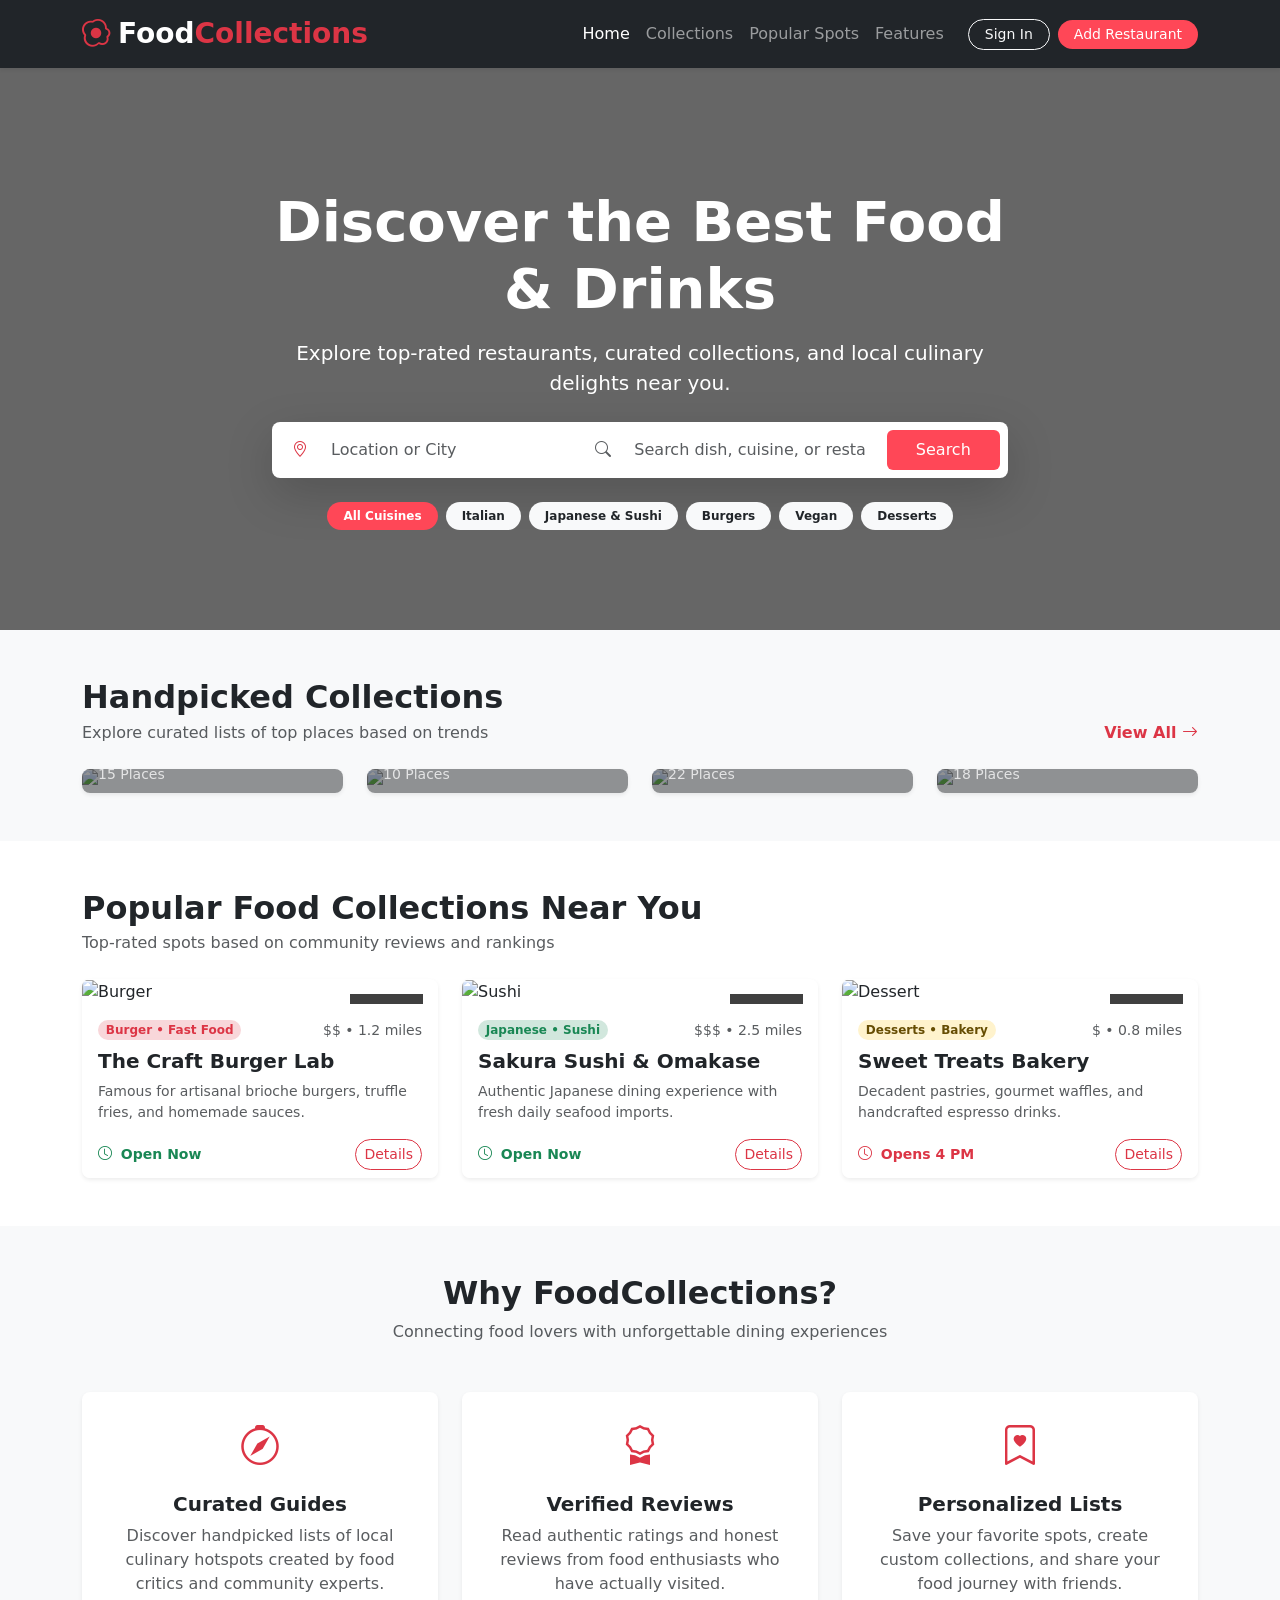
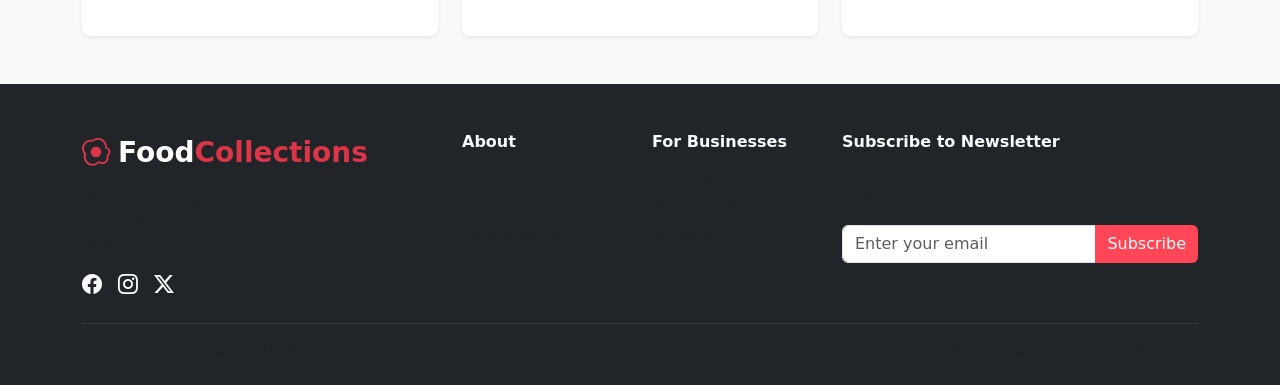
==== index.html @ 893575c9 "add" ====
<!DOCTYPE html>
<html lang="en">
<head>
    <meta charset="UTF-8">
    <meta name="viewport" content="width=device-width, initial-scale=1.0">
    <title>FoodCollections - Discover the Best Food & Restaurants</title>
    
    <!-- Bootstrap 5 CSS -->
    <link href="https://cdn.jsdelivr.net/npm/bootstrap@5.3.2/dist/css/bootstrap.min.css" rel="stylesheet">
    <!-- Bootstrap Icons -->
    <link href="https://cdn.jsdelivr.net/npm/bootstrap-icons@1.11.1/font/bootstrap-icons.css" rel="stylesheet">
    
    <style>
        :root {
            --primary-color: #ff4757;
            --secondary-color: #2ed573;
            --dark-color: #2f3542;
        }

        .bg-brand {
            background-color: var(--primary-color) !important;
        }

        .btn-brand {
            background-color: var(--primary-color);
            color: #fff;
            border: none;
        }

        .btn-brand:hover {
            background-color: #e03b4b;
            color: #fff;
        }

        .hero-section {
            background: linear-gradient(rgba(0, 0, 0, 0.6), rgba(0, 0, 0, 0.6)), 
                        url('https://images.unsplash.com/photo-1504674900247-0877df9cc836?auto=format&fit=crop&w=1600&q=80') center/cover no-repeat;
            padding: 120px 0 100px 0;
            color: #fff;
        }

        .card-img-top-wrapper {
            position: relative;
            overflow: hidden;
        }

        .card-img-top-wrapper img {
            height: 220px;
            object-fit: cover;
            transition: transform 0.3s ease;
        }

        .food-card:hover .card-img-top-wrapper img {
            transform: scale(1.05);
        }

        .badge-rating {
            position: absolute;
            top: 15px;
            right: 15px;
            background-color: rgba(0, 0, 0, 0.75);
            backdrop-filter: blur(4px);
        }

        .category-badge {
            cursor: pointer;
            transition: all 0.2s ease;
        }

        .category-badge:hover, .category-badge.active {
            background-color: var(--primary-color) !important;
            color: #fff !important;
        }
    </style>
</head>
<body>

    <!-- Navbar -->
    <nav class="navbar navbar-expand-lg navbar-dark bg-dark sticky-top shadow-sm">
        <div class="container">
            <a class="navbar-brand fw-bold fs-3 text-white" href="#">
                <i class="bi bi-egg-fried text-danger me-2"></i>Food<span class="text-danger">Collections</span>
            </a>
            <button class="navbar-toggler" type="button" data-bs-toggle="collapse" data-bs-target="#navbarNav">
                <span class="navbar-toggler-icon"></span>
            </button>
            <div class="collapse navbar-collapse" id="navbarNav">
                <ul class="navbar-nav ms-auto align-items-lg-center">
                    <li class="nav-item"><a class="nav-link active" href="#">Home</a></li>
                    <li class="nav-item"><a class="nav-link" href="#collections">Collections</a></li>
                    <li class="nav-item"><a class="nav-link" href="#popular">Popular Spots</a></li>
                    <li class="nav-item"><a class="nav-link" href="#features">Features</a></li>
                    <li class="nav-item ms-lg-3">
                        <a href="#" class="btn btn-outline-light btn-sm rounded-pill px-3">Sign In</a>
                    </li>
                    <li class="nav-item ms-lg-2">
                        <a href="#" class="btn btn-brand btn-sm rounded-pill px-3">Add Restaurant</a>
                    </li>
                </ul>
            </div>
        </div>
    </nav>

    <!-- Hero Search Section -->
    <header class="hero-section text-center">
        <div class="container">
            <div class="row justify-content-center">
                <div class="col-lg-8">
                    <h1 class="display-4 fw-bold mb-3">Discover the Best Food & Drinks</h1>
                    <p class="lead mb-4">Explore top-rated restaurants, curated collections, and local culinary delights near you.</p>
                    
                    <!-- Search Box -->
                    <div class="bg-white p-2 rounded-3 shadow-lg">
                        <form class="row g-2 align-items-center">
                            <div class="col-md-5">
                                <div class="input-group">
                                    <span class="input-group-text bg-transparent border-0"><i class="bi bi-geo-alt text-danger"></i></span>
                                    <input type="text" class="form-control border-0" placeholder="Location or City">
                                </div>
                            </div>
                            <div class="col-md-5 border-start-md">
                                <div class="input-group">
                                    <span class="input-group-text bg-transparent border-0"><i class="bi bi-search text-muted"></i></span>
                                    <input type="text" class="form-control border-0" placeholder="Search dish, cuisine, or restaurant">
                                </div>
                            </div>
                            <div class="col-md-2">
                                <button type="submit" class="btn btn-brand w-100 py-2 rounded-2">Search</button>
                            </div>
                        </form>
                    </div>

                    <!-- Quick Filter Badges -->
                    <div class="mt-4 d-flex justify-content-center flex-wrap gap-2">
                        <span class="badge bg-light text-dark rounded-pill px-3 py-2 category-badge active">All Cuisines</span>
                        <span class="badge bg-light text-dark rounded-pill px-3 py-2 category-badge">Italian</span>
                        <span class="badge bg-light text-dark rounded-pill px-3 py-2 category-badge">Japanese & Sushi</span>
                        <span class="badge bg-light text-dark rounded-pill px-3 py-2 category-badge">Burgers</span>
                        <span class="badge bg-light text-dark rounded-pill px-3 py-2 category-badge">Vegan</span>
                        <span class="badge bg-light text-dark rounded-pill px-3 py-2 category-badge">Desserts</span>
                    </div>
                </div>
            </div>
        </div>
    </header>

    <!-- Curated Collections -->
    <section id="collections" class="py-5 bg-light">
        <div class="container">
            <div class="d-flex justify-content-between align-items-end mb-4">
                <div>
                    <h2 class="fw-bold mb-1">Handpicked Collections</h2>
                    <p class="text-muted mb-0">Explore curated lists of top places based on trends</p>
                </div>
                <a href="#" class="text-danger text-decoration-none fw-semibold">View All <i class="bi bi-arrow-right"></i></a>
            </div>

            <div class="row g-4">
                <div class="col-md-3 col-sm-6">
                    <div class="card border-0 rounded-3 shadow-sm overflow-hidden text-white h-100 position-relative">
                        <img src="https://images.unsplash.com/photo-1517248135467-4c7edcad34c4?auto=format&fit=crop&w=600&q=80" class="card-img h-100" style="object-fit: cover;" alt="Trending Spots">
                        <div class="card-img-overlay d-flex flex-column justify-content-end bg-dark bg-opacity-50">
                            <h5 class="card-title fw-bold mb-0">Trending This Week</h5>
                            <p class="card-text small opacity-75">15 Places</p>
                        </div>
                    </div>
                </div>
                <div class="col-md-3 col-sm-6">
                    <div class="card border-0 rounded-3 shadow-sm overflow-hidden text-white h-100 position-relative">
                        <img src="https://images.unsplash.com/photo-1555396273-367ea4eb4db5?auto=format&fit=crop&w=600&q=80" class="card-img h-100" style="object-fit: cover;" alt="Rooftop Dining">
                        <div class="card-img-overlay d-flex flex-column justify-content-end bg-dark bg-opacity-50">
                            <h5 class="card-title fw-bold mb-0">Rooftop Dining</h5>
                            <p class="card-text small opacity-75">10 Places</p>
                        </div>
                    </div>
                </div>
                <div class="col-md-3 col-sm-6">
                    <div class="card border-0 rounded-3 shadow-sm overflow-hidden text-white h-100 position-relative">
                        <img src="https://images.unsplash.com/photo-1565299624946-b28f40a0ae38?auto=format&fit=crop&w=600&q=80" class="card-img h-100" style="object-fit: cover;" alt="Best Pizza Joints">
                        <div class="card-img-overlay d-flex flex-column justify-content-end bg-dark bg-opacity-50">
                            <h5 class="card-title fw-bold mb-0">Best Artisan Pizza</h5>
                            <p class="card-text small opacity-75">22 Places</p>
                        </div>
                    </div>
                </div>
                <div class="col-md-3 col-sm-6">
                    <div class="card border-0 rounded-3 shadow-sm overflow-hidden text-white h-100 position-relative">
                        <img src="https://images.unsplash.com/photo-1495474472287-4d71bcdd2085?auto=format&fit=crop&w=600&q=80" class="card-img h-100" style="object-fit: cover;" alt="Cozy Cafes">
                        <div class="card-img-overlay d-flex flex-column justify-content-end bg-dark bg-opacity-50">
                            <h5 class="card-title fw-bold mb-0">Cozy Work Cafes</h5>
                            <p class="card-text small opacity-75">18 Places</p>
                        </div>
                    </div>
                </div>
            </div>
        </div>
    </section>

    <!-- Popular Spots Grid -->
    <section id="popular" class="py-5">
        <div class="container">
            <h2 class="fw-bold mb-1">Popular Food Collections Near You</h2>
            <p class="text-muted mb-4">Top-rated spots based on community reviews and rankings</p>

            <div class="row g-4">
                <!-- Card 1 -->
                <div class="col-lg-4 col-md-6">
                    <div class="card h-100 border-0 shadow-sm food-card rounded-3 overflow-hidden">
                        <div class="card-img-top-wrapper">
                            <img src="https://images.unsplash.com/photo-1568901346375-23c9450c58cd?auto=format&fit=crop&w=600&q=80" class="card-img-top" alt="Burger">
                            <span class="badge badge-rating text-white rounded-pill px-3 py-2">
                                <i class="bi bi-star-fill text-warning me-1"></i> 4.8
                            </span>
                        </div>
                        <div class="card-body">
                            <div class="d-flex justify-content-between align-items-center mb-2">
                                <span class="badge bg-danger-subtle text-danger rounded-pill">Burger • Fast Food</span>
                                <span class="text-muted small">$$ • 1.2 miles</span>
                            </div>
                            <h5 class="card-title fw-bold">The Craft Burger Lab</h5>
                            <p class="card-text text-muted small">Famous for artisanal brioche burgers, truffle fries, and homemade sauces.</p>
                        </div>
                        <div class="card-footer bg-white border-0 pt-0 d-flex justify-content-between align-items-center">
                            <span class="text-success small fw-semibold"><i class="bi bi-clock me-1"></i> Open Now</span>
                            <a href="#" class="btn btn-outline-danger btn-sm rounded-pill">Details</a>
                        </div>
                    </div>
                </div>

                <!-- Card 2 -->
                <div class="col-lg-4 col-md-6">
                    <div class="card h-100 border-0 shadow-sm food-card rounded-3 overflow-hidden">
                        <div class="card-img-top-wrapper">
                            <img src="https://images.unsplash.com/photo-1579871494447-9811cf80d66c?auto=format&fit=crop&w=600&q=80" class="card-img-top" alt="Sushi">
                            <span class="badge badge-rating text-white rounded-pill px-3 py-2">
                                <i class="bi bi-star-fill text-warning me-1"></i> 4.9
                            </span>
                        </div>
                        <div class="card-body">
                            <div class="d-flex justify-content-between align-items-center mb-2">
                                <span class="badge bg-success-subtle text-success rounded-pill">Japanese • Sushi</span>
                                <span class="text-muted small">$$$ • 2.5 miles</span>
                            </div>
                            <h5 class="card-title fw-bold">Sakura Sushi & Omakase</h5>
                            <p class="card-text text-muted small">Authentic Japanese dining experience with fresh daily seafood imports.</p>
                        </div>
                        <div class="card-footer bg-white border-0 pt-0 d-flex justify-content-between align-items-center">
                            <span class="text-success small fw-semibold"><i class="bi bi-clock me-1"></i> Open Now</span>
                            <a href="#" class="btn btn-outline-danger btn-sm rounded-pill">Details</a>
                        </div>
                    </div>
                </div>

                <!-- Card 3 -->
                <div class="col-lg-4 col-md-6">
                    <div class="card h-100 border-0 shadow-sm food-card rounded-3 overflow-hidden">
                        <div class="card-img-top-wrapper">
                            <img src="https://images.unsplash.com/photo-1551024709-8f23befc6f87?auto=format&fit=crop&w=600&q=80" class="card-img-top" alt="Dessert">
                            <span class="badge badge-rating text-white rounded-pill px-3 py-2">
                                <i class="bi bi-star-fill text-warning me-1"></i> 4.7
                            </span>
                        </div>
                        <div class="card-body">
                            <div class="d-flex justify-content-between align-items-center mb-2">
                                <span class="badge bg-warning-subtle text-warning-emphasis rounded-pill">Desserts • Bakery</span>
                                <span class="text-muted small">$ • 0.8 miles</span>
                            </div>
                            <h5 class="card-title fw-bold">Sweet Treats Bakery</h5>
                            <p class="card-text text-muted small">Decadent pastries, gourmet waffles, and handcrafted espresso drinks.</p>
                        </div>
                        <div class="card-footer bg-white border-0 pt-0 d-flex justify-content-between align-items-center">
                            <span class="text-danger small fw-semibold"><i class="bi bi-clock me-1"></i> Opens 4 PM</span>
                            <a href="#" class="btn btn-outline-danger btn-sm rounded-pill">Details</a>
                        </div>
                    </div>
                </div>
            </div>
        </div>
    </section>

    <!-- Features / Why Choose Us Section -->
    <section id="features" class="py-5 bg-light">
        <div class="container">
            <div class="text-center mb-5">
                <h2 class="fw-bold">Why FoodCollections?</h2>
                <p class="text-muted">Connecting food lovers with unforgettable dining experiences</p>
            </div>
            <div class="row g-4 text-center">
                <div class="col-md-4">
                    <div class="p-4 bg-white rounded-3 shadow-sm h-100">
                        <div class="fs-1 text-danger mb-3"><i class="bi bi-compass"></i></div>
                        <h5 class="fw-bold">Curated Guides</h5>
                        <p class="text-muted">Discover handpicked lists of local culinary hotspots created by food critics and community experts.</p>
                    </div>
                </div>
                <div class="col-md-4">
                    <div class="p-4 bg-white rounded-3 shadow-sm h-100">
                        <div class="fs-1 text-danger mb-3"><i class="bi bi-award"></i></div>
                        <h5 class="fw-bold">Verified Reviews</h5>
                        <p class="text-muted">Read authentic ratings and honest reviews from food enthusiasts who have actually visited.</p>
                    </div>
                </div>
                <div class="col-md-4">
                    <div class="p-4 bg-white rounded-3 shadow-sm h-100">
                        <div class="fs-1 text-danger mb-3"><i class="bi bi-bookmark-heart"></i></div>
                        <h5 class="fw-bold">Personalized Lists</h5>
                        <p class="text-muted">Save your favorite spots, create custom collections, and share your food journey with friends.</p>
                    </div>
                </div>
            </div>
        </div>
    </section>

    <!-- Footer -->
    <footer class="bg-dark text-light pt-5 pb-4">
        <div class="container">
            <div class="row g-4 mb-4">
                <div class="col-lg-4 col-md-6">
                    <a class="navbar-brand fw-bold fs-3 text-white d-block mb-3" href="#">
                        <i class="bi bi-egg-fried text-danger me-2"></i>Food<span class="text-danger">Collections</span>
                    </a>
                    <p class="text-muted small">Your ultimate directory for discovering top restaurants, hidden gems, and delicious recipes across the city.</p>
                    <div class="d-flex gap-3 fs-5">
                        <a href="#" class="text-light"><i class="bi bi-facebook"></i></a>
                        <a href="#" class="text-light"><i class="bi bi-instagram"></i></a>
                        <a href="#" class="text-light"><i class="bi bi-twitter-x"></i></a>
                    </div>
                </div>
                <div class="col-lg-2 col-md-6">
                    <h6 class="fw-bold mb-3">About</h6>
                    <ul class="list-unstyled text-muted small">
                        <li class="mb-2"><a href="#" class="text-decoration-none text-muted">About Us</a></li>
                        <li class="mb-2"><a href="#" class="text-decoration-none text-muted">Careers</a></li>
                        <li class="mb-2"><a href="#" class="text-decoration-none text-muted">Press & Media</a></li>
                    </ul>
                </div>
                <div class="col-lg-2 col-md-6">
                    <h6 class="fw-bold mb-3">For Businesses</h6>
                    <ul class="list-unstyled text-muted small">
                        <li class="mb-2"><a href="#" class="text-decoration-none text-muted">Add Restaurant</a></li>
                        <li class="mb-2"><a href="#" class="text-decoration-none text-muted">Business Claim</a></li>
                        <li class="mb-2"><a href="#" class="text-decoration-none text-muted">Advertise</a></li>
                    </ul>
                </div>
                <div class="col-lg-4 col-md-6">
                    <h6 class="fw-bold mb-3">Subscribe to Newsletter</h6>
                    <p class="text-muted small">Get weekly updates on newly added collections and dining deals.</p>
                    <div class="input-group">
                        <input type="email" class="form-control" placeholder="Enter your email">
                        <button class="btn btn-brand" type="button">Subscribe</button>
                    </div>
                </div>
            </div>
            <hr class="border-secondary">
            <div class="row text-muted small">
                <div class="col-md-6 text-center text-md-start">
                    &copy; 2026 FoodCollections. All rights reserved.
                </div>
                <div class="col-md-6 text-center text-md-end">
                    <a href="#" class="text-muted text-decoration-none me-3">Privacy Policy</a>
                    <a href="#" class="text-muted text-decoration-none me-3">Terms of Service</a>
                </div>
            </div>
        </div>
    </footer>

    <!-- Bootstrap 5 JS Bundle -->
    <script src="https://cdn.jsdelivr.net/npm/bootstrap@5.3.2/dist/bootstrap.bundle.min.js"></script>
</body>
</html>
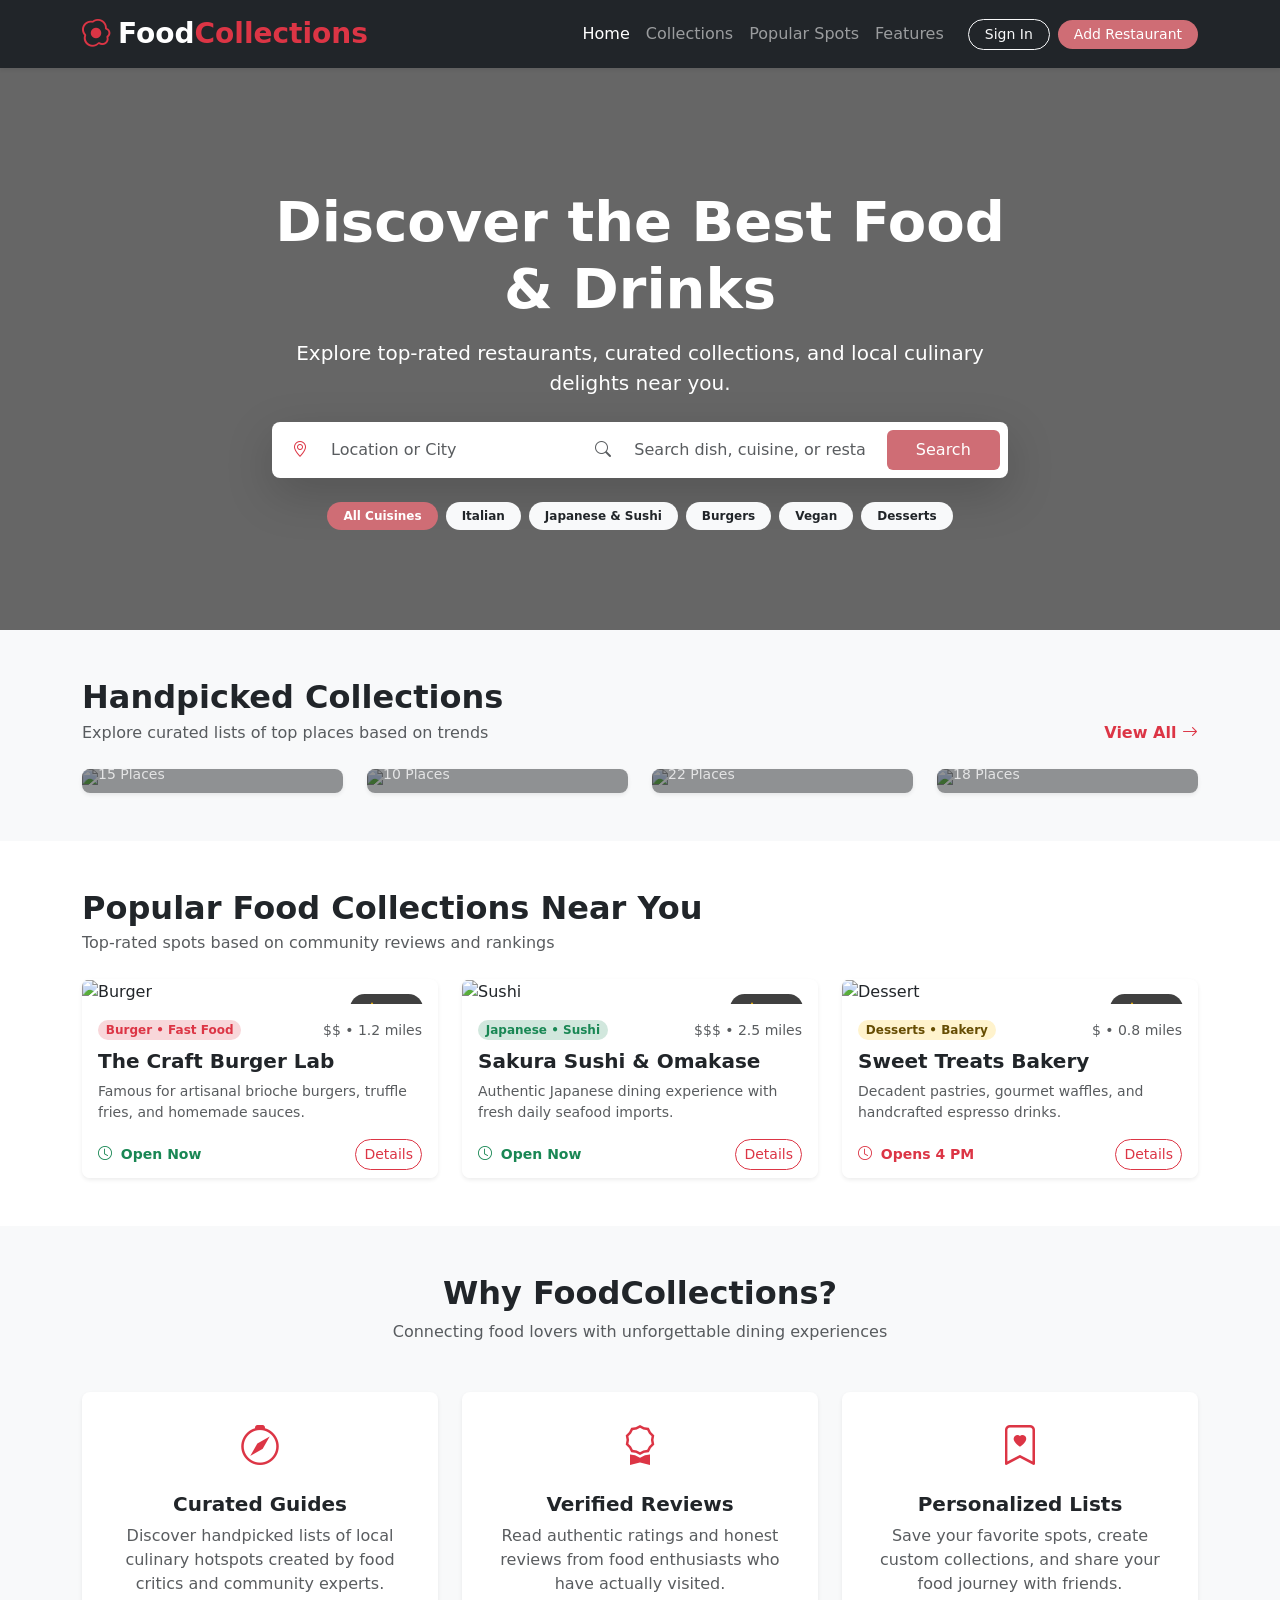
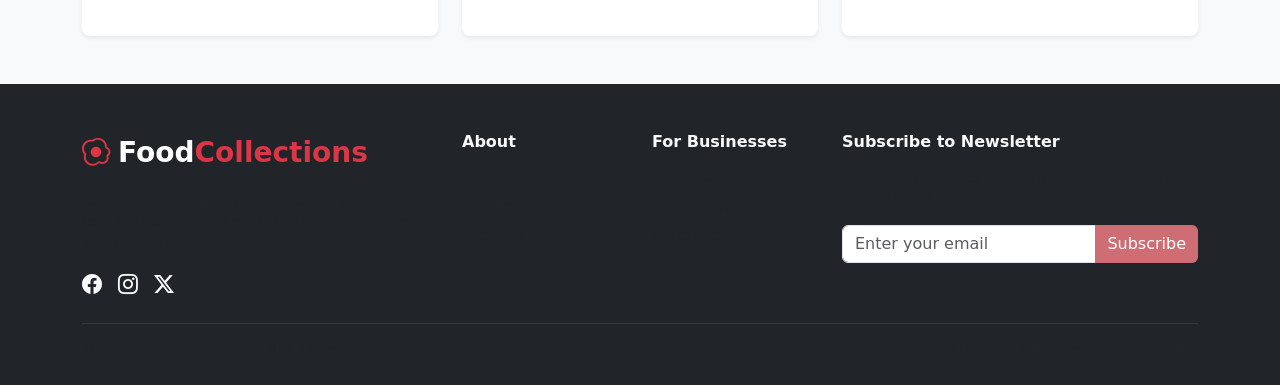
==== commit 7be1759c: "added index" ====
--- a/index.html
+++ b/index.html
@@ -12,7 +12,7 @@
     
     <style>
         :root {
-            --primary-color: #ff4757;
+            --primary-color: #cf6d75;
             --secondary-color: #2ed573;
             --dark-color: #2f3542;
         }
